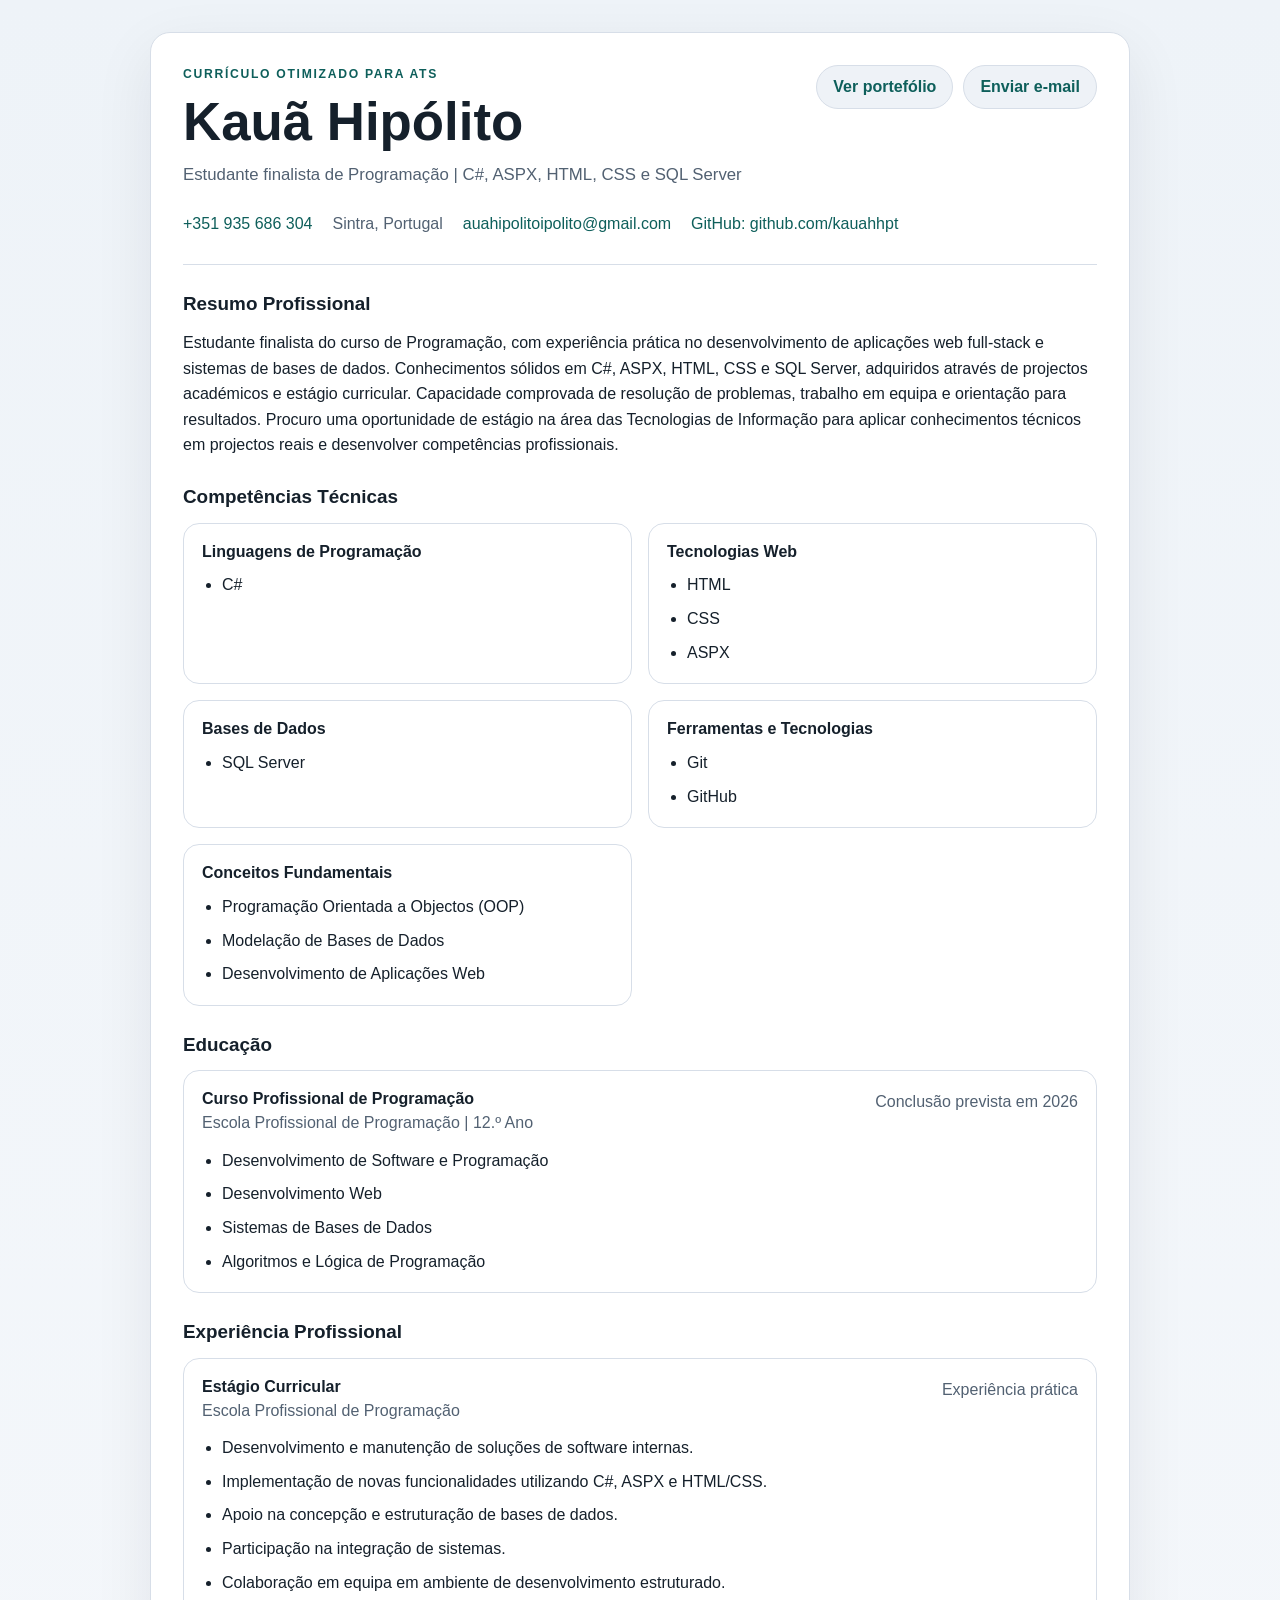
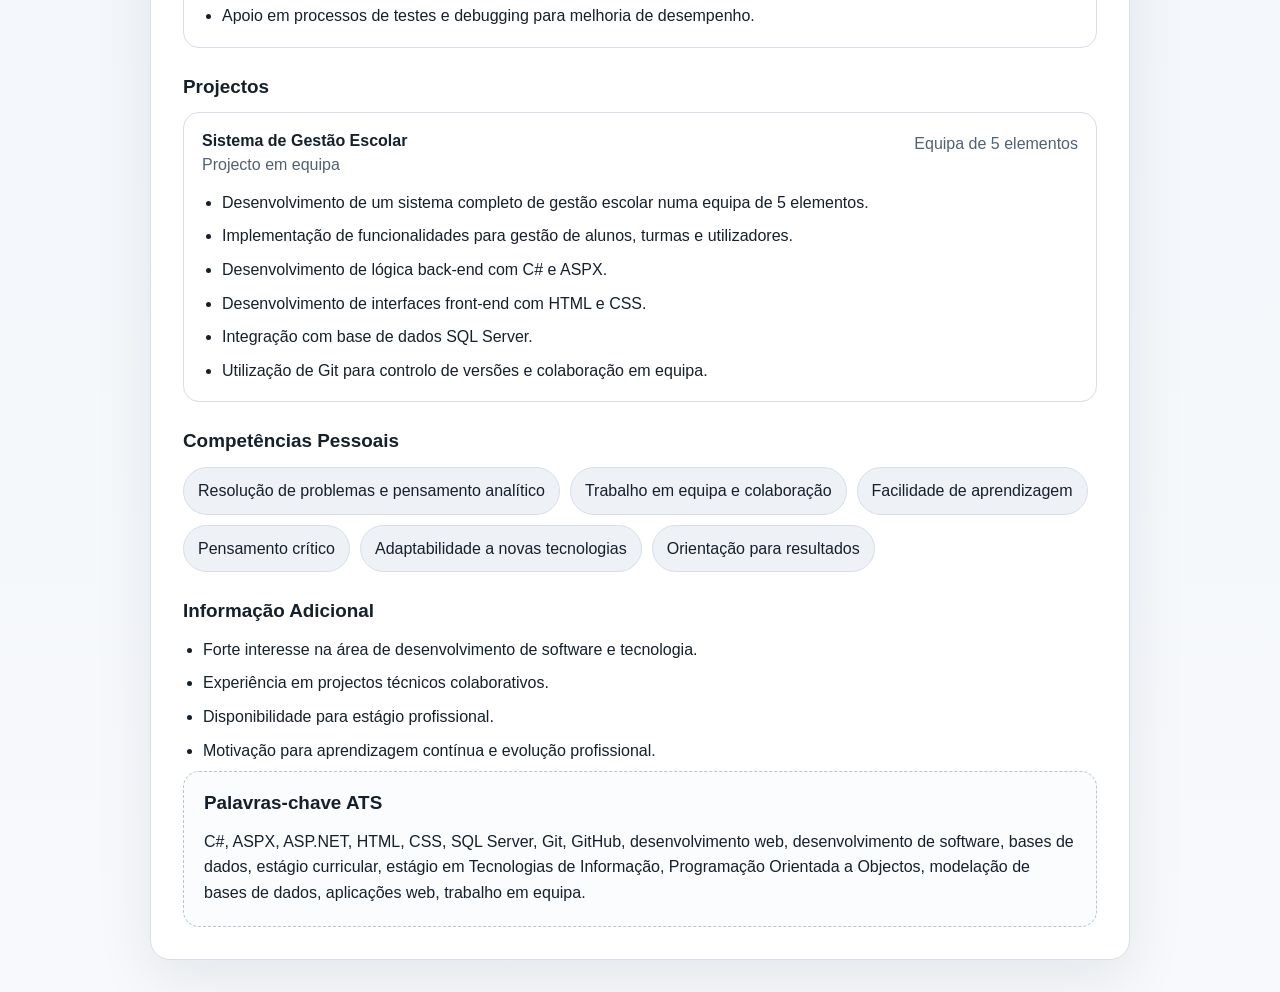
==== cv-ats.html @ ef864678 "primeiro commit" ====
<!DOCTYPE html>
<html lang="pt-PT">
<head>
  <meta charset="UTF-8">
  <meta name="viewport" content="width=device-width, initial-scale=1.0">
  <meta
    name="description"
    content="CV otimizado para ATS de Kauã Hipólito, estudante finalista de Programação em Sintra, Portugal."
  >
  <title>Kauã Hipólito | CV ATS</title>
  <link rel="stylesheet" href="cv-ats.css">
</head>
<body>
  <main class="cv-document">
    <header class="cv-header">
      <div class="cv-header__top">
        <div>
          <p class="cv-eyebrow">Currículo otimizado para ATS</p>
          <h1>Kauã Hipólito</h1>
          <p class="cv-role">Estudante finalista de Programação | C#, ASPX, HTML, CSS e SQL Server</p>
        </div>

        <div class="cv-actions">
          <a href="index.html">Ver portefólio</a>
          <a href="mailto:auahipolitoipolito@gmail.com">Enviar e-mail</a>
        </div>
      </div>

      <address class="cv-contact" aria-label="Informação de contacto">
        <a href="tel:+351935686304">+351 935 686 304</a>
        <span>Sintra, Portugal</span>
        <a href="mailto:auahipolitoipolito@gmail.com">auahipolitoipolito@gmail.com</a>
        <a href="https://github.com/kauahhpt" target="_blank" rel="noreferrer">GitHub: github.com/kauahhpt</a>
      </address>
    </header>

    <section class="cv-section">
      <h2>Resumo Profissional</h2>
      <p>
        Estudante finalista do curso de Programação, com experiência prática no desenvolvimento
        de aplicações web full-stack e sistemas de bases de dados. Conhecimentos sólidos em C#,
        ASPX, HTML, CSS e SQL Server, adquiridos através de projectos académicos e estágio curricular.
        Capacidade comprovada de resolução de problemas, trabalho em equipa e orientação para resultados.
        Procuro uma oportunidade de estágio na área das Tecnologias de Informação para aplicar
        conhecimentos técnicos em projectos reais e desenvolver competências profissionais.
      </p>
    </section>

    <section class="cv-section">
      <h2>Competências Técnicas</h2>
      <div class="cv-list-grid">
        <article>
          <h3>Linguagens de Programação</h3>
          <ul>
            <li>C#</li>
          </ul>
        </article>

        <article>
          <h3>Tecnologias Web</h3>
          <ul>
            <li>HTML</li>
            <li>CSS</li>
            <li>ASPX</li>
          </ul>
        </article>

        <article>
          <h3>Bases de Dados</h3>
          <ul>
            <li>SQL Server</li>
          </ul>
        </article>

        <article>
          <h3>Ferramentas e Tecnologias</h3>
          <ul>
            <li>Git</li>
            <li>GitHub</li>
          </ul>
        </article>

        <article>
          <h3>Conceitos Fundamentais</h3>
          <ul>
            <li>Programação Orientada a Objectos (OOP)</li>
            <li>Modelação de Bases de Dados</li>
            <li>Desenvolvimento de Aplicações Web</li>
          </ul>
        </article>
      </div>
    </section>

    <section class="cv-section">
      <h2>Educação</h2>
      <article class="cv-entry">
        <div class="cv-entry__heading">
          <div>
            <h3>Curso Profissional de Programação</h3>
            <p>Escola Profissional de Programação | 12.º Ano</p>
          </div>
          <span>Conclusão prevista em 2026</span>
        </div>

        <ul>
          <li>Desenvolvimento de Software e Programação</li>
          <li>Desenvolvimento Web</li>
          <li>Sistemas de Bases de Dados</li>
          <li>Algoritmos e Lógica de Programação</li>
        </ul>
      </article>
    </section>

    <section class="cv-section">
      <h2>Experiência Profissional</h2>
      <article class="cv-entry">
        <div class="cv-entry__heading">
          <div>
            <h3>Estágio Curricular</h3>
            <p>Escola Profissional de Programação</p>
          </div>
          <span>Experiência prática</span>
        </div>

        <ul>
          <li>Desenvolvimento e manutenção de soluções de software internas.</li>
          <li>Implementação de novas funcionalidades utilizando C#, ASPX e HTML/CSS.</li>
          <li>Apoio na concepção e estruturação de bases de dados.</li>
          <li>Participação na integração de sistemas.</li>
          <li>Colaboração em equipa em ambiente de desenvolvimento estruturado.</li>
          <li>Apoio em processos de testes e debugging para melhoria de desempenho.</li>
        </ul>
      </article>
    </section>

    <section class="cv-section">
      <h2>Projectos</h2>
      <article class="cv-entry">
        <div class="cv-entry__heading">
          <div>
            <h3>Sistema de Gestão Escolar</h3>
            <p>Projecto em equipa</p>
          </div>
          <span>Equipa de 5 elementos</span>
        </div>

        <ul>
          <li>Desenvolvimento de um sistema completo de gestão escolar numa equipa de 5 elementos.</li>
          <li>Implementação de funcionalidades para gestão de alunos, turmas e utilizadores.</li>
          <li>Desenvolvimento de lógica back-end com C# e ASPX.</li>
          <li>Desenvolvimento de interfaces front-end com HTML e CSS.</li>
          <li>Integração com base de dados SQL Server.</li>
          <li>Utilização de Git para controlo de versões e colaboração em equipa.</li>
        </ul>
      </article>
    </section>

    <section class="cv-section">
      <h2>Competências Pessoais</h2>
      <ul class="cv-chip-list">
        <li>Resolução de problemas e pensamento analítico</li>
        <li>Trabalho em equipa e colaboração</li>
        <li>Facilidade de aprendizagem</li>
        <li>Pensamento crítico</li>
        <li>Adaptabilidade a novas tecnologias</li>
        <li>Orientação para resultados</li>
      </ul>
    </section>

    <section class="cv-section">
      <h2>Informação Adicional</h2>
      <ul>
        <li>Forte interesse na área de desenvolvimento de software e tecnologia.</li>
        <li>Experiência em projectos técnicos colaborativos.</li>
        <li>Disponibilidade para estágio profissional.</li>
        <li>Motivação para aprendizagem contínua e evolução profissional.</li>
      </ul>
    </section>

    <section class="cv-section cv-section--keywords">
      <h2>Palavras-chave ATS</h2>
      <p>
        C#, ASPX, ASP.NET, HTML, CSS, SQL Server, Git, GitHub, desenvolvimento web,
        desenvolvimento de software, bases de dados, estágio curricular, estágio em Tecnologias de Informação,
        Programação Orientada a Objectos, modelação de bases de dados, aplicações web, trabalho em equipa.
      </p>
    </section>
  </main>
</body>
</html>
---- cv-ats.css ----
:root {
  --bg: #f5f7fb;
  --surface: #ffffff;
  --surface-soft: #eef2f7;
  --text: #15202b;
  --muted: #526172;
  --border: #d7dee8;
  --accent: #0e5f5b;
  --accent-soft: #dff1ef;
}

* {
  box-sizing: border-box;
}

html {
  scroll-behavior: smooth;
}

body {
  margin: 0;
  background: linear-gradient(180deg, #eef3f8 0%, #f7f9fc 100%);
  color: var(--text);
  font: 16px/1.6 "Segoe UI", Arial, sans-serif;
}

a {
  color: var(--accent);
  text-decoration: none;
}

a:hover {
  text-decoration: underline;
}

.cv-document {
  width: min(980px, calc(100% - 32px));
  margin: 32px auto;
  padding: 32px;
  border: 1px solid var(--border);
  border-radius: 20px;
  background: var(--surface);
  box-shadow: 0 20px 60px rgba(15, 23, 42, 0.08);
}

.cv-header {
  padding-bottom: 28px;
  border-bottom: 1px solid var(--border);
}

.cv-header__top {
  display: flex;
  justify-content: space-between;
  gap: 24px;
  align-items: flex-start;
}

.cv-eyebrow {
  margin: 0;
  color: var(--accent);
  text-transform: uppercase;
  letter-spacing: 0.14em;
  font-size: 0.76rem;
  font-weight: 700;
}

.cv-header h1 {
  margin: 10px 0 0;
  font-size: clamp(2.2rem, 5vw, 3.3rem);
  line-height: 1.05;
}

.cv-role {
  margin: 12px 0 0;
  max-width: 42rem;
  color: var(--muted);
  font-size: 1.05rem;
}

.cv-actions {
  display: flex;
  flex-wrap: wrap;
  justify-content: flex-end;
  gap: 10px;
}

.cv-actions a {
  display: inline-flex;
  align-items: center;
  justify-content: center;
  min-height: 44px;
  padding: 0 16px;
  border: 1px solid var(--border);
  border-radius: 999px;
  background: var(--surface-soft);
  font-weight: 600;
}

.cv-contact {
  display: flex;
  flex-wrap: wrap;
  gap: 12px 20px;
  margin-top: 22px;
  color: var(--muted);
  font-style: normal;
}

.cv-contact span,
.cv-contact a {
  display: inline-flex;
  align-items: center;
}

.cv-section {
  padding-top: 28px;
}

.cv-section h2 {
  margin: 0 0 14px;
  font-size: 1.18rem;
  line-height: 1.2;
}

.cv-section h3 {
  margin: 0;
  font-size: 1rem;
  line-height: 1.3;
}

.cv-section p {
  margin: 0;
}

.cv-list-grid {
  display: grid;
  grid-template-columns: repeat(2, minmax(0, 1fr));
  gap: 16px;
}

.cv-list-grid article,
.cv-entry {
  padding: 18px;
  border: 1px solid var(--border);
  border-radius: 16px;
  background: #fff;
}

.cv-list-grid h3 {
  margin-bottom: 10px;
}

.cv-entry__heading {
  display: flex;
  justify-content: space-between;
  gap: 16px;
  align-items: flex-start;
  margin-bottom: 12px;
}

.cv-entry__heading p,
.cv-entry__heading span {
  color: var(--muted);
}

ul {
  margin: 0;
  padding-left: 20px;
}

li + li {
  margin-top: 8px;
}

.cv-chip-list {
  display: flex;
  flex-wrap: wrap;
  gap: 10px;
  padding-left: 0;
  list-style: none;
}

.cv-chip-list li {
  margin: 0;
  padding: 10px 14px;
  border: 1px solid var(--border);
  border-radius: 999px;
  background: var(--surface-soft);
}

.cv-section--keywords {
  margin-top: 8px;
  padding: 20px;
  border: 1px dashed #b6c5d4;
  border-radius: 16px;
  background: #fbfcfe;
}

@media (max-width: 760px) {
  .cv-document {
    width: calc(100% - 20px);
    margin: 10px auto;
    padding: 20px;
  }

  .cv-header__top,
  .cv-entry__heading,
  .cv-list-grid {
    grid-template-columns: 1fr;
    display: grid;
  }

  .cv-actions {
    justify-content: flex-start;
  }
}

@media print {
  body {
    background: #fff;
  }

  .cv-document {
    width: 100%;
    margin: 0;
    padding: 0;
    border: 0;
    border-radius: 0;
    box-shadow: none;
  }

  .cv-actions {
    display: none;
  }

  .cv-list-grid article,
  .cv-entry,
  .cv-section--keywords {
    break-inside: avoid;
  }
}
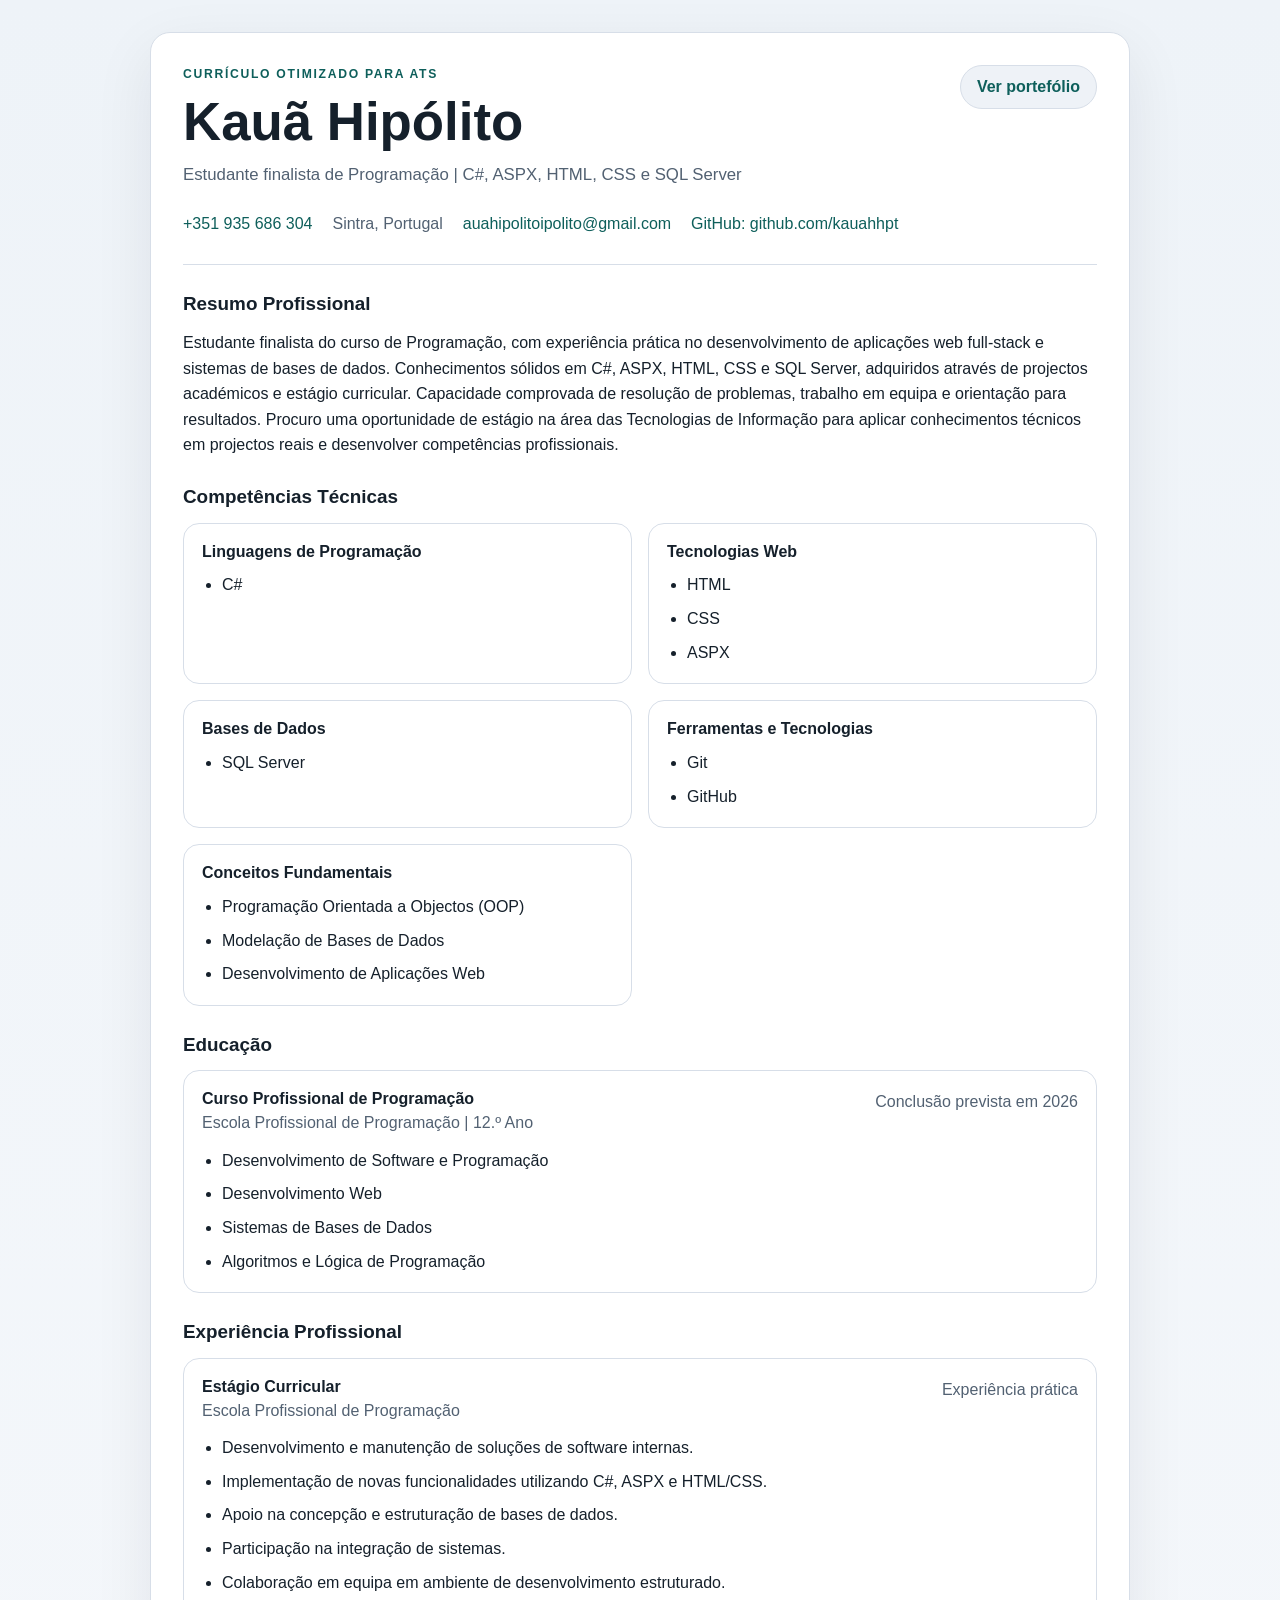
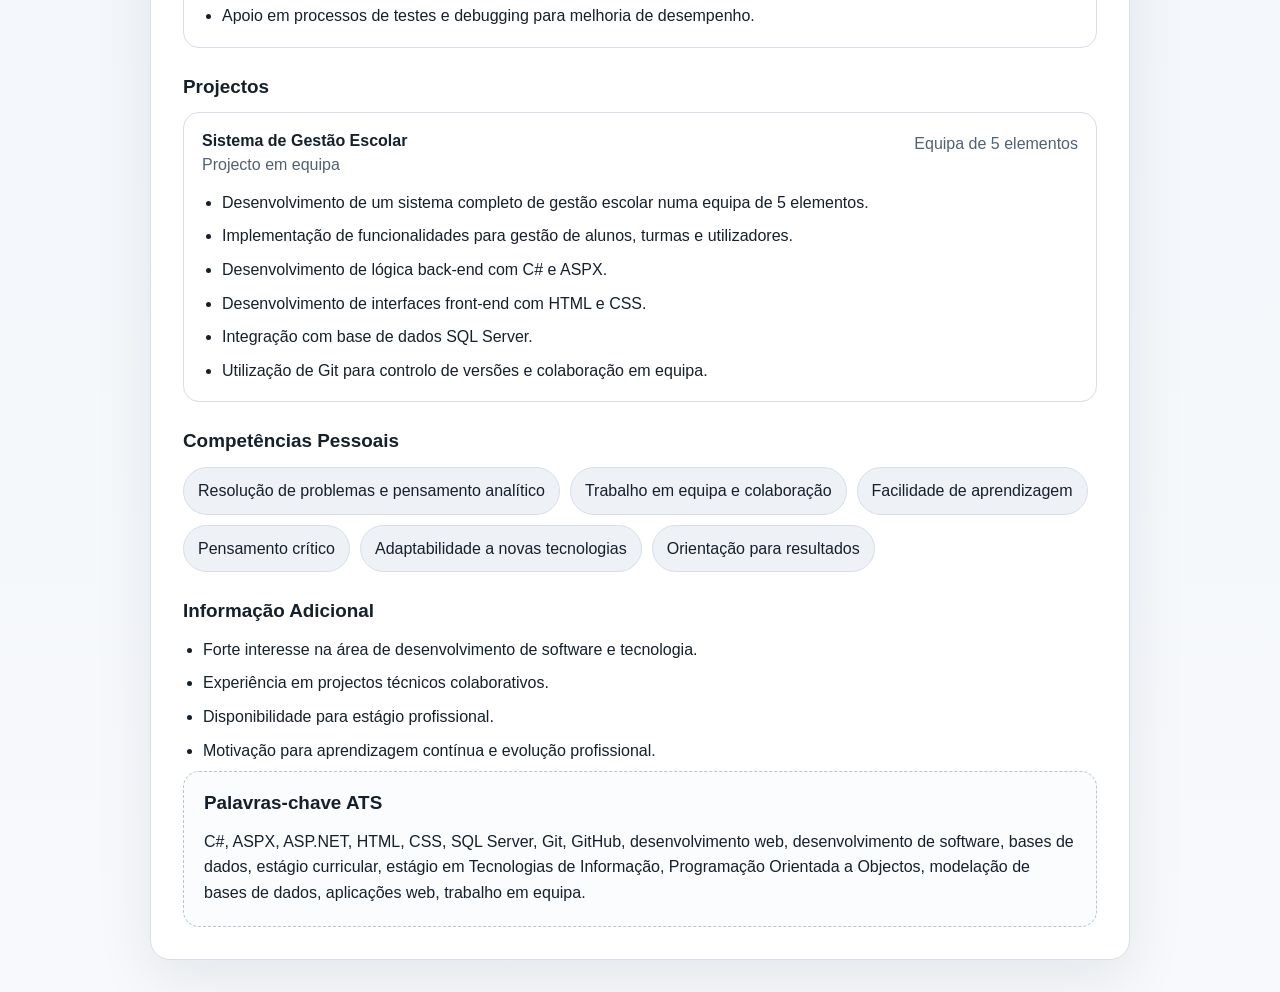
==== commit 53f50cd2: "alterações no projeto" ====
--- a/cv-ats.html
+++ b/cv-ats.html
@@ -22,7 +22,6 @@
 
         <div class="cv-actions">
           <a href="index.html">Ver portefólio</a>
-          <a href="mailto:auahipolitoipolito@gmail.com">Enviar e-mail</a>
         </div>
       </div>
 
